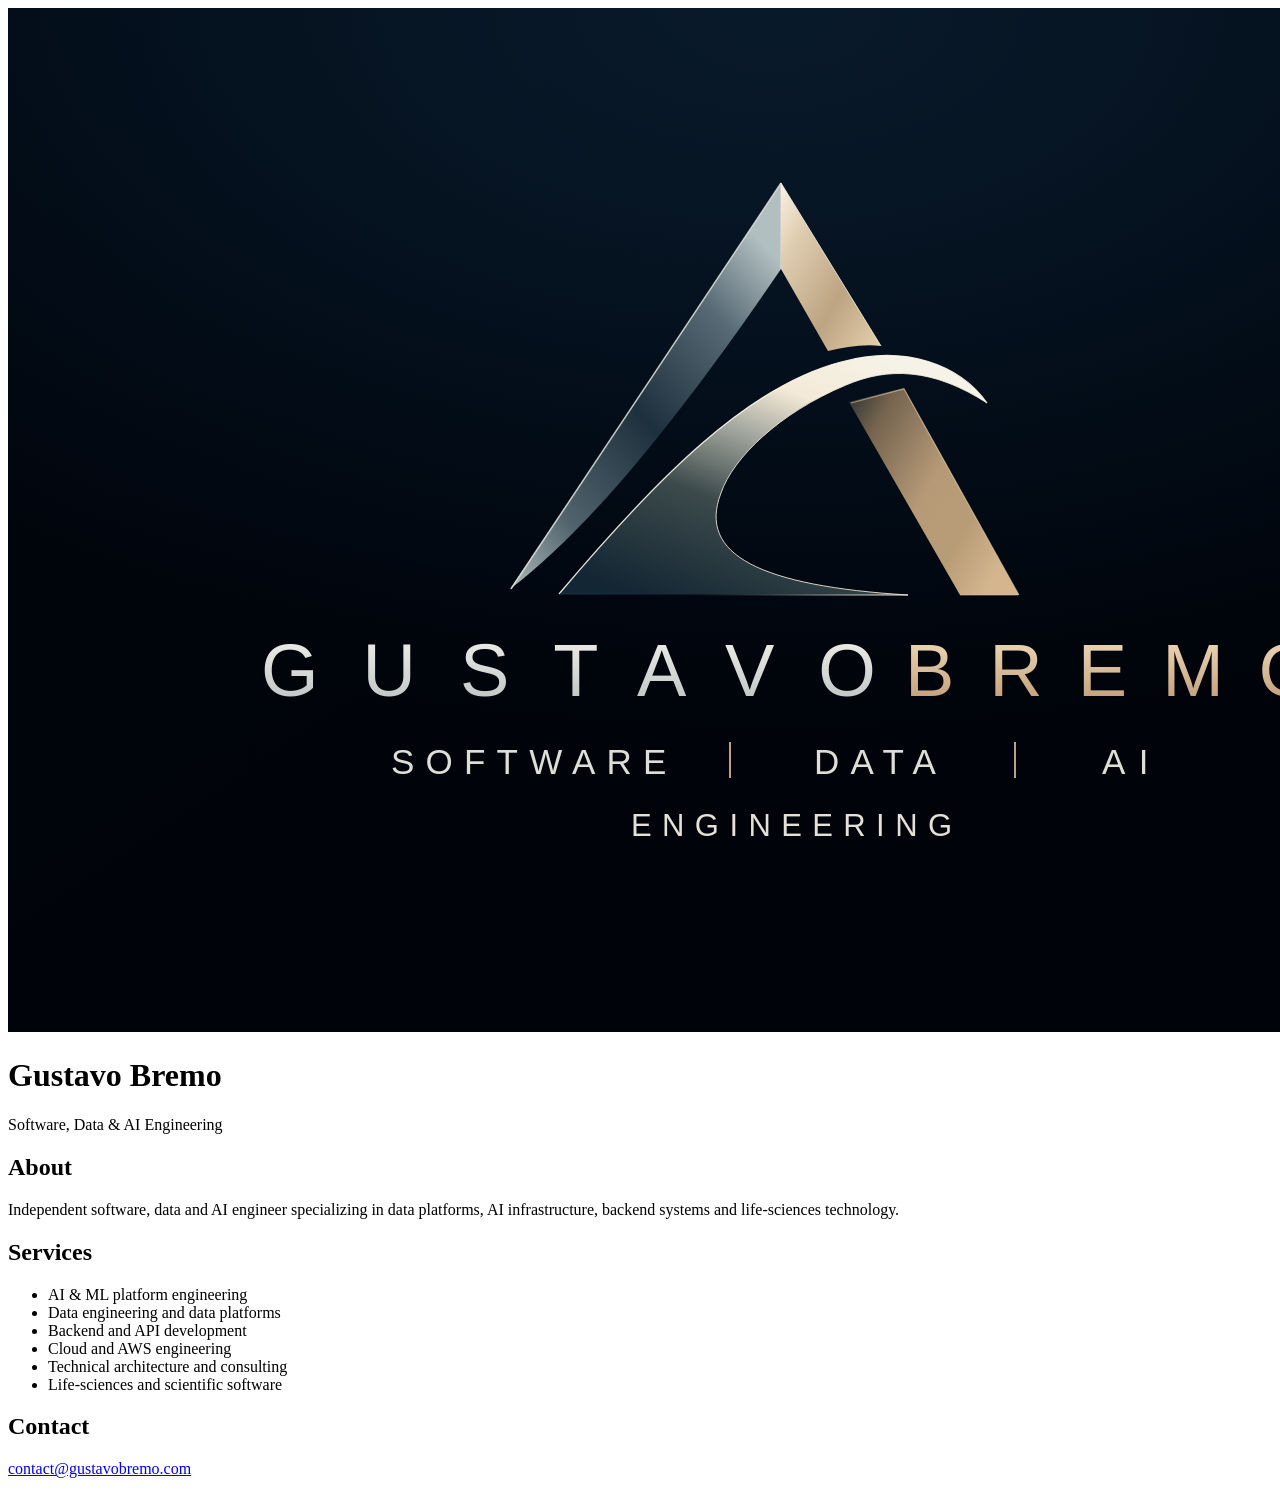
==== index.html @ 62ac6a23 "feat: adding basic personal web content" ====
<!doctype html>
<html lang="en">
<head>
  <meta charset="utf-8">
  <meta name="viewport" content="width=device-width, initial-scale=1">
  <title>Gustavo Bremo — Software, Data & AI Engineering</title>
  <meta name="description" content="Independent Software, Data & AI Engineering consultant working across AI platforms, data engineering, cloud infrastructure and life sciences.">
  <link rel="stylesheet" href="styles.css">
</head>

<body>
  <header>
    <img src="assets/logo.svg" alt="Gustavo Bremo">
    <h1>Gustavo Bremo</h1>
    <p>Software, Data & AI Engineering</p>
  </header>

  <main>
    <section>
      <h2>About</h2>
      <p>
        Independent software, data and AI engineer specializing in
        data platforms, AI infrastructure, backend systems and
        life-sciences technology.
      </p>
    </section>

    <section>
      <h2>Services</h2>
      <ul>
        <li>AI & ML platform engineering</li>
        <li>Data engineering and data platforms</li>
        <li>Backend and API development</li>
        <li>Cloud and AWS engineering</li>
        <li>Technical architecture and consulting</li>
        <li>Life-sciences and scientific software</li>
      </ul>
    </section>

    <section>
      <h2>Contact</h2>
      <p>
        <a href="mailto:contact@gustavobremo.com">
          contact@gustavobremo.com
        </a>
      </p>
    </section>
  </main>
</body>
</html>
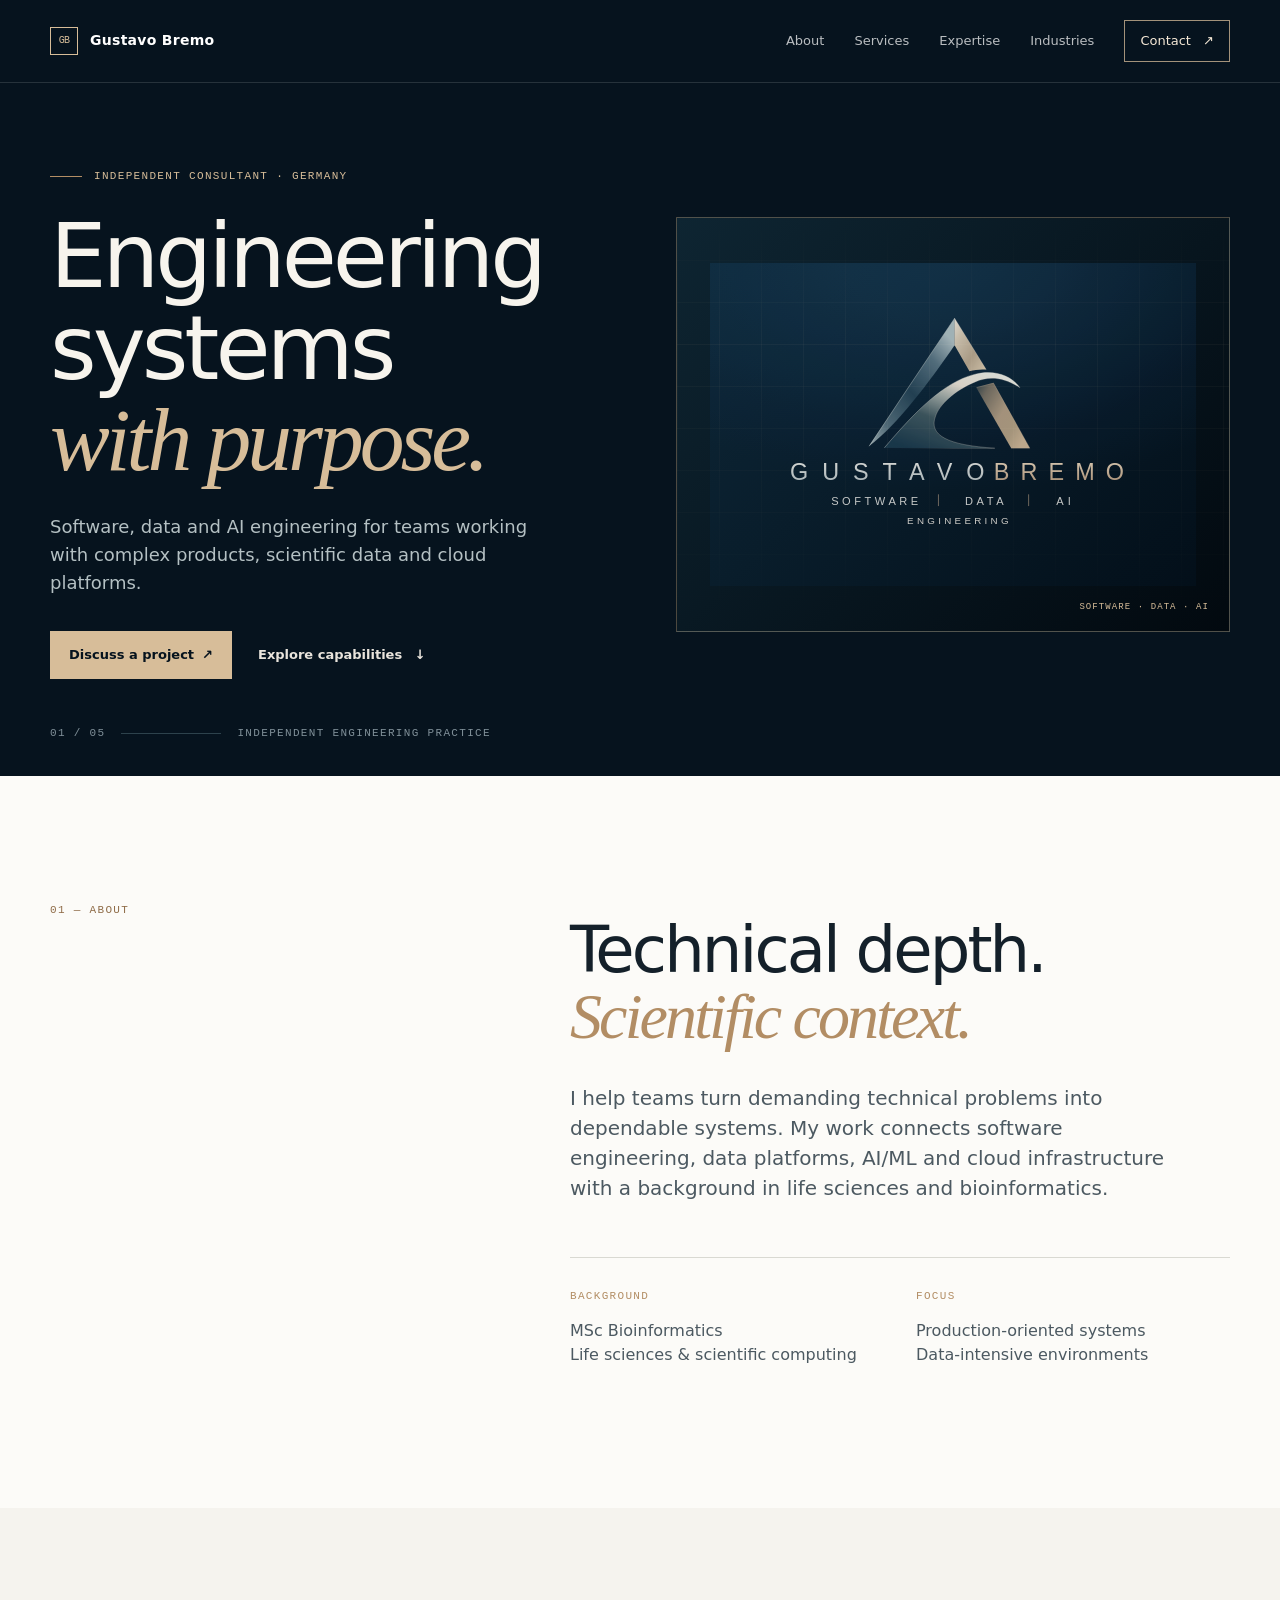
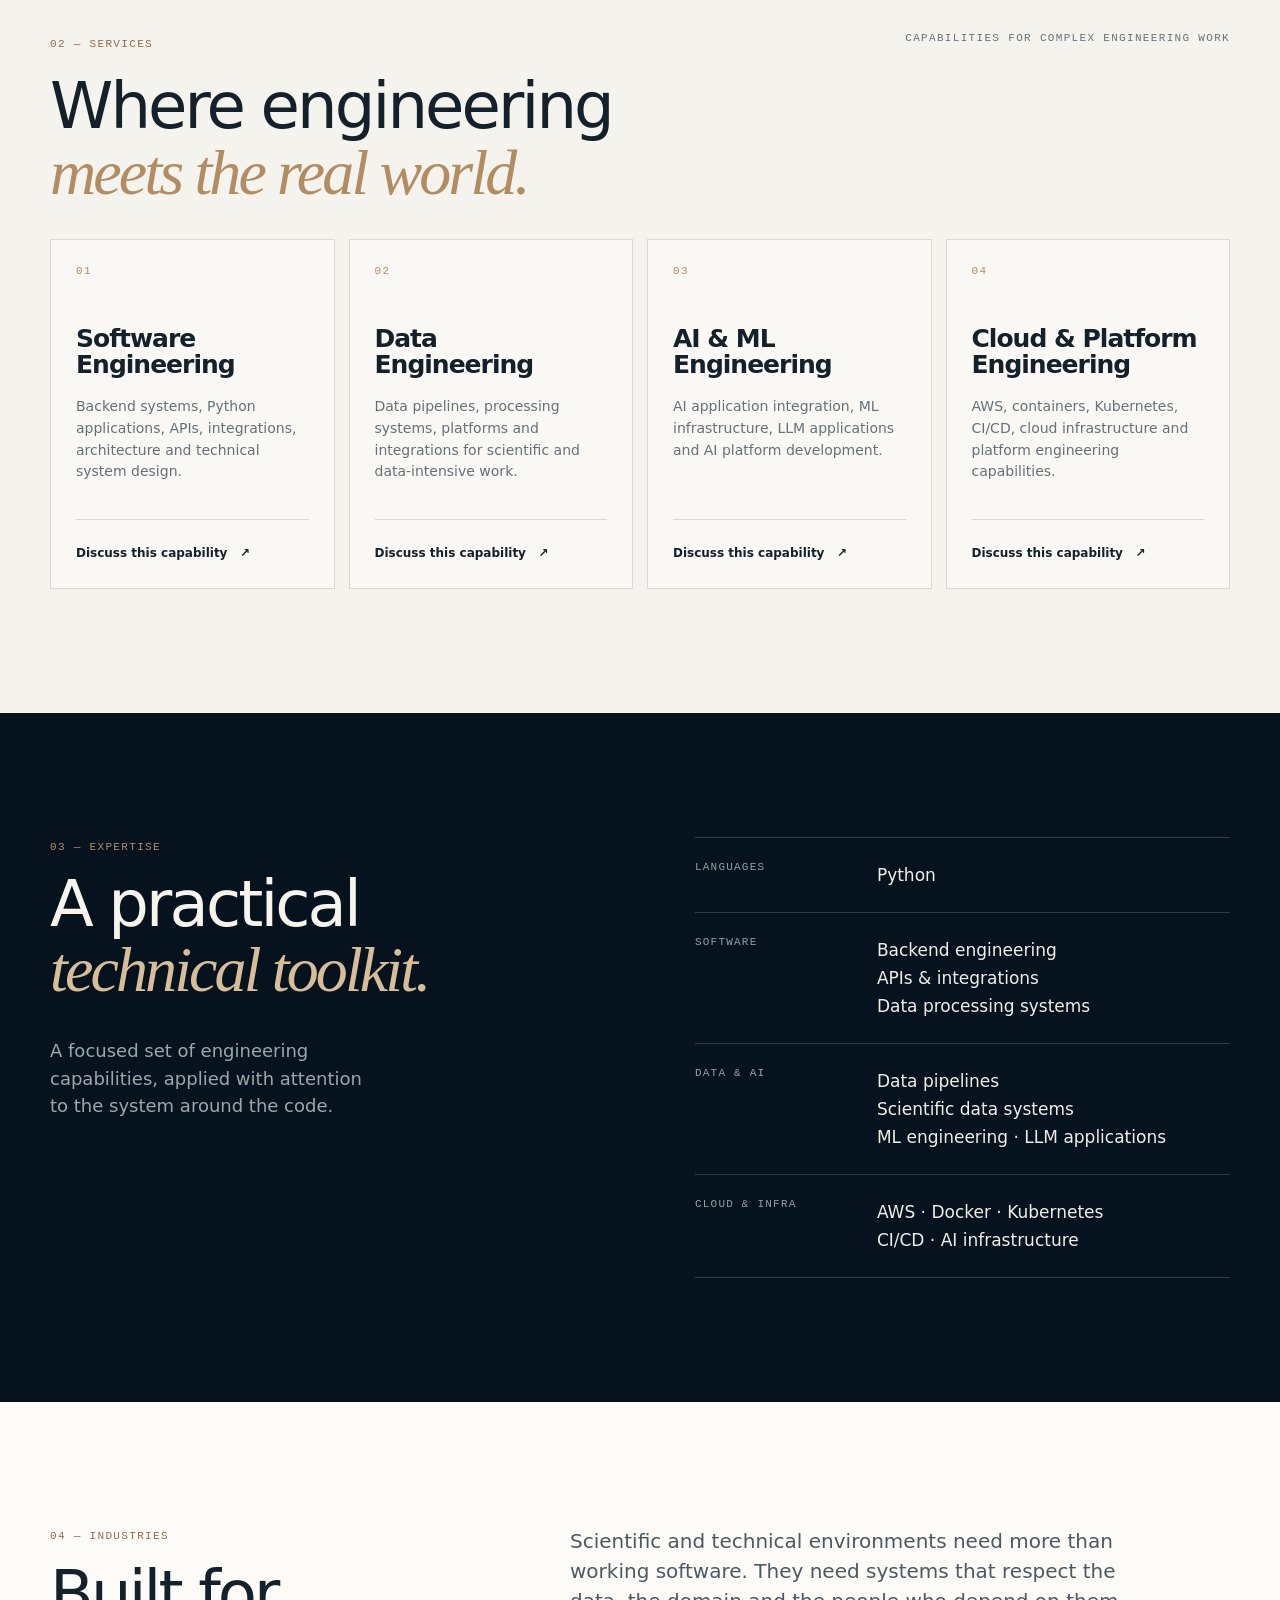
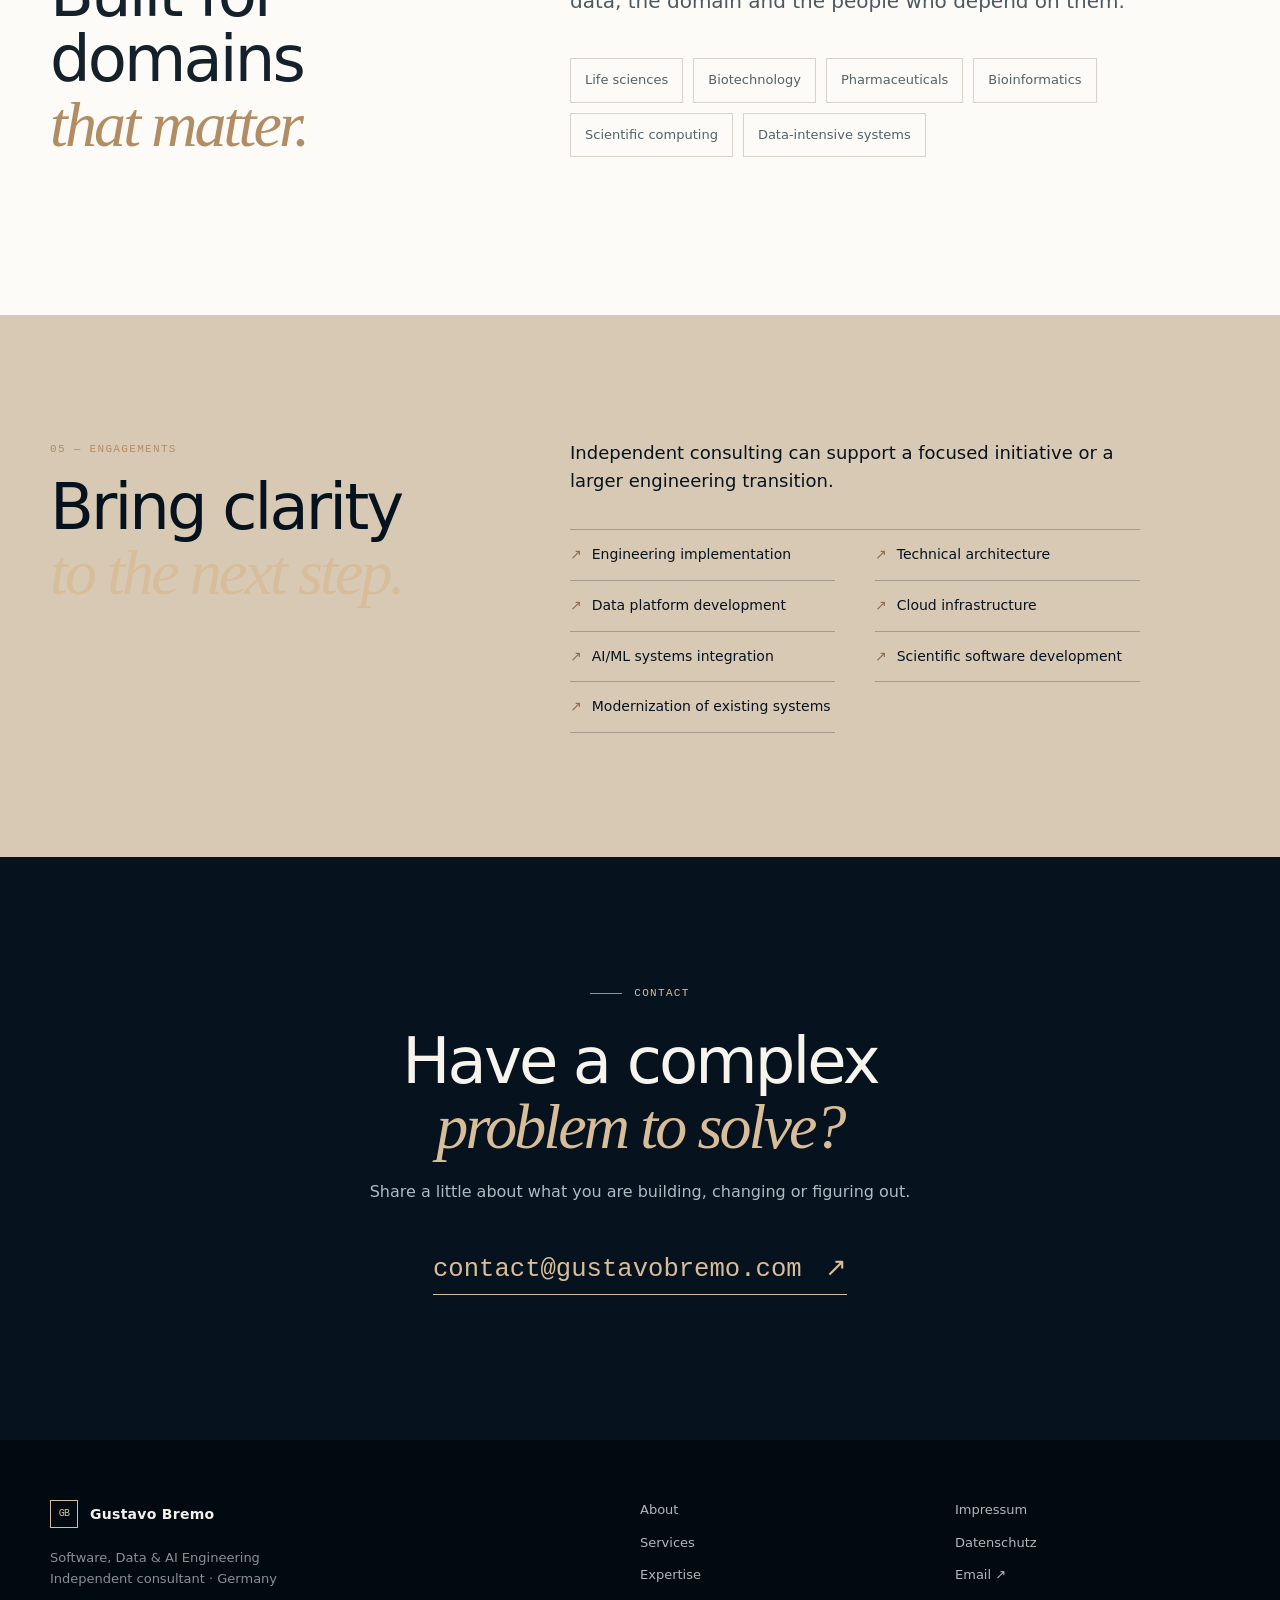
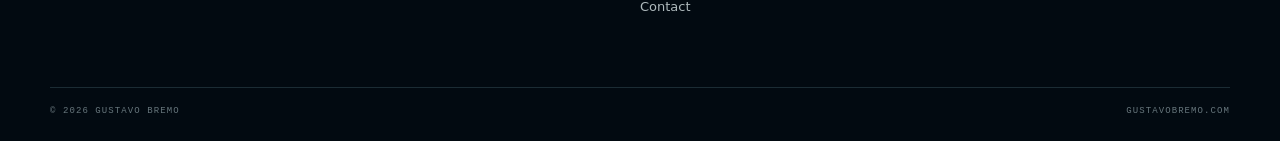
==== commit 28ab9baa: "feat: publish professional engineering website V1.1" ====
--- a/index.html
+++ b/index.html
@@ -1,50 +1,25 @@
 <!doctype html>
 <html lang="en">
 <head>
-  <meta charset="utf-8">
-  <meta name="viewport" content="width=device-width, initial-scale=1">
-  <title>Gustavo Bremo — Software, Data & AI Engineering</title>
-  <meta name="description" content="Independent Software, Data & AI Engineering consultant working across AI platforms, data engineering, cloud infrastructure and life sciences.">
-  <link rel="stylesheet" href="styles.css">
+  <meta charset="utf-8"><meta name="viewport" content="width=device-width, initial-scale=1">
+  <title>Gustavo Bremo — Independent Freelance Software, Data &amp; AI Engineer</title>
+  <meta name="description" content="Independent freelance software, data and AI engineer working across cloud platforms, scientific data and life-sciences systems.">
+  <link rel="canonical" href="https://gustavobremo.com/">
+  <meta property="og:type" content="website"><meta property="og:url" content="https://gustavobremo.com/"><meta property="og:title" content="Gustavo Bremo — Independent Freelance Software, Data &amp; AI Engineer"><meta property="og:description" content="Independent freelance engineering support for software, data, AI and scientific systems."><meta property="og:image" content="https://gustavobremo.com/assets/logo.svg"><meta name="twitter:card" content="summary">
+  <link rel="icon" href="assets/favicon.svg" type="image/svg+xml"><link rel="stylesheet" href="styles.css">
 </head>
-
 <body>
-  <header>
-    <img src="assets/logo.svg" alt="Gustavo Bremo">
-    <h1>Gustavo Bremo</h1>
-    <p>Software, Data & AI Engineering</p>
-  </header>
-
-  <main>
-    <section>
-      <h2>About</h2>
-      <p>
-        Independent software, data and AI engineer specializing in
-        data platforms, AI infrastructure, backend systems and
-        life-sciences technology.
-      </p>
-    </section>
-
-    <section>
-      <h2>Services</h2>
-      <ul>
-        <li>AI & ML platform engineering</li>
-        <li>Data engineering and data platforms</li>
-        <li>Backend and API development</li>
-        <li>Cloud and AWS engineering</li>
-        <li>Technical architecture and consulting</li>
-        <li>Life-sciences and scientific software</li>
-      </ul>
-    </section>
-
-    <section>
-      <h2>Contact</h2>
-      <p>
-        <a href="mailto:contact@gustavobremo.com">
-          contact@gustavobremo.com
-        </a>
-      </p>
-    </section>
+  <a class="skip-link" href="#main-content">Skip to content</a>
+  <header class="site-header"><div class="container nav-wrap"><a class="wordmark" href="index.html" aria-label="Gustavo Bremo home"><span class="wordmark-mark" aria-hidden="true">GB</span><span>Gustavo Bremo</span></a><details class="mobile-menu"><summary aria-label="Open navigation menu"><span></span><span></span><span></span></summary><nav aria-label="Mobile navigation"><a href="#about">About</a><a href="#services">Services</a><a href="#expertise">Expertise</a><a href="#industries">Industries</a><a class="nav-contact" href="#contact">Start a conversation <span aria-hidden="true">↗</span></a></nav></details><nav class="desktop-nav" aria-label="Primary navigation"><a href="#about">About</a><a href="#services">Services</a><a href="#expertise">Expertise</a><a href="#industries">Industries</a><a class="nav-contact" href="#contact">Contact <span aria-hidden="true">↗</span></a></nav></div></header>
+  <main id="main-content">
+    <section class="hero section-dark" aria-labelledby="hero-title"><div class="container hero-grid"><div class="hero-copy"><p class="eyebrow"><span class="eyebrow-line"></span> Independent consultant · Germany</p><h1 id="hero-title">Engineering systems<br><em>with purpose.</em></h1><p class="hero-lede">Software, data and AI engineering for teams working with complex products, scientific data and cloud platforms.</p><div class="hero-actions"><a class="button button-primary" href="#contact">Discuss a project <span aria-hidden="true">↗</span></a><a class="text-link light-link" href="#services">Explore capabilities <span aria-hidden="true">↓</span></a></div></div><div class="hero-visual" aria-label="Gustavo Bremo logo"><div class="visual-grid" aria-hidden="true"></div><img src="assets/logo.svg" alt="Gustavo Bremo — Software, Data, AI Engineering" width="768" height="512"><span class="visual-caption">SOFTWARE · DATA · AI</span></div></div><div class="hero-meta container"><span>01 / 05</span><span class="hero-rule"></span><span>Independent engineering practice</span></div></section>
+    <section id="about" class="section section-light" aria-labelledby="about-title"><div class="container split-heading"><p class="section-index">01 — About</p><div><h2 id="about-title">Technical depth.<br><em>Scientific context.</em></h2><p class="intro-copy">I help teams turn demanding technical problems into dependable systems. My work connects software engineering, data platforms, AI/ML and cloud infrastructure with a background in life sciences and bioinformatics.</p><div class="about-details"><div><span class="detail-label">Background</span><p>MSc Bioinformatics<br>Life sciences &amp; scientific computing</p></div><div><span class="detail-label">Focus</span><p>Production-oriented systems<br>Data-intensive environments</p></div></div></div></div></section>
+    <section id="services" class="section section-paper" aria-labelledby="services-title"><div class="container"><div class="section-topline"><p class="section-index">02 — Services</p><p class="section-note">Capabilities for complex engineering work</p></div><h2 id="services-title">Where engineering<br><em>meets the real world.</em></h2><div class="service-grid"><article class="service-card"><span class="card-number">01</span><h3>Software<br>Engineering</h3><p>Backend systems, Python applications, APIs, integrations, architecture and technical system design.</p><a href="#contact">Discuss this capability <span aria-hidden="true">↗</span></a></article><article class="service-card"><span class="card-number">02</span><h3>Data<br>Engineering</h3><p>Data pipelines, processing systems, platforms and integrations for scientific and data-intensive work.</p><a href="#contact">Discuss this capability <span aria-hidden="true">↗</span></a></article><article class="service-card"><span class="card-number">03</span><h3>AI &amp; ML<br>Engineering</h3><p>AI application integration, ML infrastructure, LLM applications and AI platform development.</p><a href="#contact">Discuss this capability <span aria-hidden="true">↗</span></a></article><article class="service-card"><span class="card-number">04</span><h3>Cloud &amp; Platform<br>Engineering</h3><p>AWS, containers, Kubernetes, CI/CD, cloud infrastructure and platform engineering capabilities.</p><a href="#contact">Discuss this capability <span aria-hidden="true">↗</span></a></article></div></div></section>
+    <section id="expertise" class="section section-dark expertise" aria-labelledby="expertise-title"><div class="container expertise-grid"><div><p class="section-index">03 — Expertise</p><h2 id="expertise-title">A practical<br><em>technical toolkit.</em></h2><p class="muted-copy">A focused set of engineering capabilities, applied with attention to the system around the code.</p></div><div class="expertise-list"><div class="expertise-row"><span>Languages</span><strong>Python</strong></div><div class="expertise-row"><span>Software</span><strong>Backend engineering<br>APIs &amp; integrations<br>Data processing systems</strong></div><div class="expertise-row"><span>Data &amp; AI</span><strong>Data pipelines<br>Scientific data systems<br>ML engineering · LLM applications</strong></div><div class="expertise-row"><span>Cloud &amp; infra</span><strong>AWS · Docker · Kubernetes<br>CI/CD · AI infrastructure</strong></div></div></div></section>
+    <section id="industries" class="section section-light" aria-labelledby="industries-title"><div class="container industries-grid"><div><p class="section-index">04 — Industries</p><h2 id="industries-title">Built for domains<br><em>that matter.</em></h2></div><div><p class="intro-copy">Scientific and technical environments need more than working software. They need systems that respect the data, the domain and the people who depend on them.</p><div class="industry-tags"><span>Life sciences</span><span>Biotechnology</span><span>Pharmaceuticals</span><span>Bioinformatics</span><span>Scientific computing</span><span>Data-intensive systems</span></div></div></div></section>
+    <section class="section section-accent" aria-labelledby="engagements-title"><div class="container engagements-grid"><div><p class="section-index">05 — Engagements</p><h2 id="engagements-title">Bring clarity<br><em>to the next step.</em></h2></div><div class="engagement-list"><p>Independent consulting can support a focused initiative or a larger engineering transition.</p><ul><li>Engineering implementation</li><li>Technical architecture</li><li>Data platform development</li><li>Cloud infrastructure</li><li>AI/ML systems integration</li><li>Scientific software development</li><li>Modernization of existing systems</li></ul></div></div></section>
+    <section id="contact" class="contact-section section-dark" aria-labelledby="contact-title"><div class="container contact-inner"><p class="eyebrow"><span class="eyebrow-line"></span> Contact</p><h2 id="contact-title">Have a complex<br><em>problem to solve?</em></h2><p>Share a little about what you are building, changing or figuring out.</p><a class="contact-email" href="mailto:contact@gustavobremo.com">contact@gustavobremo.com <span aria-hidden="true">↗</span></a></div></section>
   </main>
+  <footer class="site-footer"><div class="container footer-grid"><div><a class="wordmark footer-wordmark" href="index.html"><span class="wordmark-mark" aria-hidden="true">GB</span><span>Gustavo Bremo</span></a><p>Software, Data &amp; AI Engineering<br>Independent consultant · Germany</p></div><div class="footer-links"><a href="#about">About</a><a href="#services">Services</a><a href="#expertise">Expertise</a><a href="#contact">Contact</a></div><div class="footer-links"><a href="impressum.html">Impressum</a><a href="datenschutz.html">Datenschutz</a><a href="mailto:contact@gustavobremo.com">Email ↗</a></div></div><div class="container footer-bottom"><span>© 2026 Gustavo Bremo</span><span>gustavobremo.com</span></div></footer>
 </body>
-</html>+</html>
--- a/styles.css
+++ b/styles.css
@@ -0,0 +1,777 @@
+:root {
+  --ink: #14202a;
+  --navy: #06131e;
+  --paper: #f5f3ee;
+  --white: #fcfbf8;
+  --muted: #66727a;
+  --line: #d9d9d2;
+  --gold: #b28d64;
+  --gold-light: #d7bd99;
+  --max: 1180px;
+}
+
+* {
+  box-sizing: border-box;
+}
+
+html {
+  scroll-behavior: smooth;
+}
+
+body {
+  margin: 0;
+  color: var(--ink);
+  background: var(--paper);
+  font-family: 'DM Sans', system-ui, sans-serif;
+  font-size: 16px;
+  line-height: 1.55;
+}
+
+a {
+  color: inherit;
+  text-decoration: none;
+}
+
+a:focus-visible,
+summary:focus-visible {
+  outline: 2px solid var(--gold);
+  outline-offset: 5px;
+}
+
+.container {
+  width: min(calc(100% - 48px), var(--max));
+  margin: 0 auto;
+}
+
+.skip-link {
+  position: absolute;
+  top: -50px;
+  left: 20px;
+  z-index: 20;
+  padding: 10px 14px;
+  background: var(--gold);
+  color: var(--navy);
+}
+
+.skip-link:focus {
+  top: 12px;
+}
+
+.site-header {
+  position: absolute;
+  z-index: 5;
+  width: 100%;
+  color: #fff;
+  border-bottom: 1px solid rgba(255, 255, 255, 0.13);
+}
+
+.nav-wrap {
+  display: flex;
+  align-items: center;
+  justify-content: space-between;
+  min-height: 82px;
+}
+
+.wordmark {
+  display: flex;
+  align-items: center;
+  gap: 12px;
+  font-size: 14px;
+  font-weight: 600;
+  letter-spacing: 0.02em;
+}
+
+.wordmark-mark {
+  display: grid;
+  place-items: center;
+  width: 28px;
+  height: 28px;
+  border: 1px solid var(--gold-light);
+  color: var(--gold-light);
+  font: 500 10px/1 'DM Mono', monospace;
+  letter-spacing: -0.08em;
+}
+
+.desktop-nav {
+  display: flex;
+  align-items: center;
+  gap: 30px;
+  font-size: 13px;
+}
+
+.desktop-nav a:not(.nav-contact),
+.mobile-menu a:not(.nav-contact) {
+  opacity: 0.72;
+  transition: opacity 0.2s;
+}
+
+.desktop-nav a:hover,
+.mobile-menu a:hover {
+  opacity: 1;
+}
+
+.nav-contact {
+  padding: 10px 15px;
+  border: 1px solid rgba(215, 189, 153, 0.75);
+  color: #f5e8d6;
+}
+
+.nav-contact span,
+.button span,
+.text-link span,
+.contact-email span,
+.service-card a span {
+  margin-left: 8px;
+}
+
+.mobile-menu {
+  display: none;
+}
+
+.section {
+  padding: 124px 0;
+}
+
+.section-dark {
+  color: #f7f4ed;
+  background: var(--navy);
+}
+
+.section-light {
+  background: var(--white);
+}
+
+.section-paper {
+  background: var(--paper);
+}
+
+.section-accent {
+  background: #d8c9b5;
+  color: var(--navy);
+}
+
+.hero {
+  position: relative;
+  min-height: 700px;
+  padding: 170px 0 36px;
+  overflow: hidden;
+}
+
+.hero-grid {
+  display: grid;
+  grid-template-columns: 1.02fr 0.98fr;
+  gap: 50px;
+  align-items: center;
+  min-height: 470px;
+}
+
+.eyebrow,
+.section-index,
+.section-note,
+.detail-label,
+.card-number,
+.visual-caption,
+.hero-meta,
+.footer-bottom {
+  font: 500 11px/1.2 'DM Mono', monospace;
+  letter-spacing: 0.12em;
+  text-transform: uppercase;
+}
+
+.eyebrow {
+  display: flex;
+  align-items: center;
+  gap: 12px;
+  color: var(--gold-light);
+}
+
+.eyebrow-line {
+  display: inline-block;
+  width: 32px;
+  height: 1px;
+  background: var(--gold);
+}
+
+h1,
+h2,
+h3,
+p {
+  margin-top: 0;
+}
+
+h1,
+h2 {
+  font-weight: 500;
+  letter-spacing: -0.045em;
+  line-height: 1.02;
+}
+
+h1 {
+  max-width: 630px;
+  margin: 28px 0;
+  font-size: clamp(3.6rem, 7vw, 6.7rem);
+}
+
+h2 {
+  margin: 18px 0 34px;
+  font-size: clamp(2.6rem, 5vw, 5rem);
+}
+
+h1 em,
+h2 em,
+.hero h1 em,
+.section-accent em {
+  color: var(--gold-light);
+  font-family: 'Playfair Display', Georgia, serif;
+  font-weight: 500;
+}
+
+.section-light h2 em,
+.section-paper h2 em {
+  color: var(--gold);
+}
+
+.hero-lede {
+  max-width: 490px;
+  margin-bottom: 34px;
+  color: #b4c0c3;
+  font-size: 18px;
+}
+
+.hero-actions {
+  display: flex;
+  align-items: center;
+  gap: 26px;
+}
+
+.button {
+  display: inline-flex;
+  align-items: center;
+  padding: 14px 19px;
+  font-size: 13px;
+  font-weight: 600;
+  transition: transform 0.2s, background 0.2s;
+}
+
+.button:hover {
+  transform: translateY(-2px);
+}
+
+.button-primary {
+  background: var(--gold-light);
+  color: var(--navy);
+}
+
+.text-link {
+  font-size: 13px;
+  font-weight: 600;
+}
+
+.light-link {
+  color: #e9e4dc;
+}
+
+.light-link:hover {
+  color: var(--gold-light);
+}
+
+.hero-visual {
+  position: relative;
+  display: grid;
+  place-items: center;
+  min-height: 415px;
+  border: 1px solid rgba(215, 189, 153, 0.35);
+  background: linear-gradient(135deg, #0e2532, #02090f);
+}
+
+.hero-visual img {
+  position: relative;
+  z-index: 1;
+  width: 88%;
+  height: auto;
+  mix-blend-mode: screen;
+  opacity: 0.88;
+}
+
+.visual-grid {
+  position: absolute;
+  inset: 0;
+  opacity: 0.33;
+  background-image: linear-gradient(rgba(215, 189, 153, 0.15) 1px, transparent 1px), linear-gradient(90deg, rgba(215, 189, 153, 0.15) 1px, transparent 1px);
+  background-size: 42px 42px;
+  mask-image: linear-gradient(to bottom, transparent, black 30%, transparent);
+}
+
+.visual-caption {
+  position: absolute;
+  right: 20px;
+  bottom: 18px;
+  color: var(--gold-light);
+  font-size: 9px;
+}
+
+.hero-meta {
+  display: flex;
+  align-items: center;
+  gap: 16px;
+  margin-top: 48px;
+  color: #809099;
+}
+
+.hero-rule {
+  display: block;
+  width: 100px;
+  height: 1px;
+  background: #2d424c;
+}
+
+.split-heading,
+.industries-grid,
+.engagements-grid {
+  display: grid;
+  grid-template-columns: 0.8fr 1.2fr;
+  gap: 80px;
+}
+
+.section-index {
+  margin: 4px 0;
+  color: var(--gold);
+}
+
+.section-light .section-index,
+.section-paper .section-index {
+  color: #8f6c48;
+}
+
+.intro-copy {
+  max-width: 600px;
+  color: #4c5961;
+  font-size: 20px;
+  line-height: 1.5;
+}
+
+.about-details {
+  display: grid;
+  grid-template-columns: 1fr 1fr;
+  gap: 32px;
+  margin-top: 54px;
+  padding-top: 24px;
+  border-top: 1px solid var(--line);
+}
+
+.detail-label {
+  color: var(--gold);
+}
+
+.about-details p {
+  margin-top: 12px;
+  color: #4c5961;
+}
+
+.section-topline {
+  display: flex;
+  justify-content: space-between;
+  align-items: center;
+  margin-bottom: 15px;
+}
+
+.section-note {
+  color: var(--muted);
+}
+
+.service-grid {
+  display: grid;
+  grid-template-columns: repeat(4, 1fr);
+  gap: 14px;
+}
+
+.service-card {
+  display: flex;
+  flex-direction: column;
+  min-height: 350px;
+  padding: 25px;
+  border: 1px solid #dad9d1;
+  background: rgba(255, 255, 255, 0.36);
+  transition: border-color 0.2s, transform 0.2s;
+}
+
+.service-card:hover {
+  border-color: var(--gold);
+  transform: translateY(-4px);
+}
+
+.card-number {
+  color: var(--gold);
+}
+
+.service-card h3 {
+  margin: 48px 0 18px;
+  font-size: 25px;
+  line-height: 1.04;
+  letter-spacing: -0.04em;
+}
+
+.service-card p {
+  color: #657078;
+  font-size: 14px;
+}
+
+.service-card a {
+  margin-top: auto;
+  padding-top: 24px;
+  border-top: 1px solid var(--line);
+  font-size: 12px;
+  font-weight: 600;
+}
+
+.expertise-grid {
+  display: grid;
+  grid-template-columns: 1fr 1fr;
+  gap: 110px;
+}
+
+.muted-copy {
+  max-width: 330px;
+  color: #9aa8ad;
+  font-size: 18px;
+}
+
+.expertise-list {
+  border-top: 1px solid #29404a;
+}
+
+.expertise-row {
+  display: grid;
+  grid-template-columns: 34% 66%;
+  padding: 23px 0;
+  border-bottom: 1px solid #29404a;
+}
+
+.expertise-row span {
+  color: #90a2a8;
+  font: 500 11px 'DM Mono', monospace;
+  text-transform: uppercase;
+  letter-spacing: 0.11em;
+}
+
+.expertise-row strong {
+  color: #f1eee7;
+  font-size: 17px;
+  font-weight: 400;
+  line-height: 1.65;
+}
+
+.industry-tags {
+  display: flex;
+  flex-wrap: wrap;
+  gap: 10px;
+  margin-top: 42px;
+}
+
+.industry-tags span {
+  padding: 11px 14px;
+  border: 1px solid #d6d4ca;
+  color: #536168;
+  font-size: 13px;
+}
+
+.engagement-list {
+  max-width: 570px;
+  font-size: 18px;
+}
+
+.engagement-list ul {
+  display: grid;
+  grid-template-columns: 1fr 1fr;
+  gap: 0 40px;
+  margin: 34px 0 0;
+  padding: 0;
+  list-style: none;
+  border-top: 1px solid rgba(6, 19, 30, 0.25);
+}
+
+.engagement-list li {
+  padding: 14px 0;
+  border-bottom: 1px solid rgba(6, 19, 30, 0.25);
+  font-size: 14px;
+}
+
+.engagement-list li::before {
+  content: '↗';
+  display: inline-block;
+  margin-right: 10px;
+  color: #8f6c48;
+}
+
+.contact-section {
+  padding: 130px 0 145px;
+  text-align: center;
+}
+
+.contact-inner {
+  display: flex;
+  flex-direction: column;
+  align-items: center;
+}
+
+.contact-section h2 {
+  margin-bottom: 20px;
+}
+
+.contact-section p:not(.eyebrow) {
+  color: #aebbc0;
+}
+
+.contact-email {
+  display: inline-block;
+  margin-top: 32px;
+  padding-bottom: 10px;
+  border-bottom: 1px solid var(--gold-light);
+  color: var(--gold-light);
+  font: 500 clamp(1.2rem, 2vw, 1.7rem) 'DM Mono', monospace;
+}
+
+.site-footer {
+  padding: 60px 0 26px;
+  color: #dce0dd;
+  background: #020a11;
+}
+
+.footer-grid {
+  display: grid;
+  grid-template-columns: 2fr 1fr 1fr;
+  gap: 40px;
+}
+
+.footer-wordmark {
+  color: #f3f1eb;
+}
+
+.site-footer p {
+  margin-top: 20px;
+  color: #839199;
+  font-size: 13px;
+}
+
+.footer-links {
+  display: flex;
+  flex-direction: column;
+  gap: 12px;
+  font-size: 13px;
+  color: #aeb9bc;
+}
+
+.footer-links a:hover {
+  color: var(--gold-light);
+}
+
+.footer-bottom {
+  display: flex;
+  justify-content: space-between;
+  margin-top: 70px;
+  padding-top: 18px;
+  border-top: 1px solid #1b2c34;
+  color: #67767c;
+  font-size: 9px;
+}
+
+@media (max-width: 850px) {
+  .desktop-nav {
+    display: none;
+  }
+
+  .mobile-menu {
+    display: block;
+    position: relative;
+  }
+
+  .mobile-menu summary {
+    display: flex;
+    flex-direction: column;
+    gap: 5px;
+    padding: 10px 0 10px 10px;
+    list-style: none;
+    cursor: pointer;
+  }
+
+  .mobile-menu summary::-webkit-details-marker {
+    display: none;
+  }
+
+  .mobile-menu summary span {
+    display: block;
+    width: 23px;
+    height: 1px;
+    background: #f5f2ec;
+  }
+
+  .mobile-menu nav {
+    position: absolute;
+    top: 53px;
+    right: 0;
+    display: flex;
+    flex-direction: column;
+    gap: 0;
+    width: 220px;
+    padding: 8px;
+    background: var(--navy);
+    border: 1px solid #29404a;
+    box-shadow: 0 15px 30px rgba(0, 0, 0, 0.2);
+  }
+
+  .mobile-menu nav a {
+    padding: 12px;
+  }
+
+  .mobile-menu .nav-contact {
+    margin-top: 7px;
+    text-align: center;
+  }
+
+  .hero-grid,
+  .split-heading,
+  .industries-grid,
+  .engagements-grid,
+  .expertise-grid {
+    grid-template-columns: 1fr;
+    gap: 45px;
+  }
+
+  .hero {
+    padding-top: 135px;
+  }
+
+  .hero-visual {
+    min-height: 300px;
+  }
+
+  .service-grid {
+    grid-template-columns: 1fr 1fr;
+  }
+
+  .section {
+    padding: 90px 0;
+  }
+}
+
+@media (max-width: 520px) {
+  .container {
+    width: min(calc(100% - 34px), var(--max));
+  }
+
+  .hero {
+    min-height: auto;
+    padding-bottom: 28px;
+  }
+
+  h1 {
+    font-size: 3.4rem;
+  }
+
+  h2 {
+    font-size: 2.7rem;
+  }
+
+  .hero-lede,
+  .intro-copy {
+    font-size: 17px;
+  }
+
+  .hero-actions {
+    align-items: flex-start;
+    flex-direction: column;
+    gap: 20px;
+  }
+
+  .hero-meta {
+    margin-top: 35px;
+    font-size: 9px;
+  }
+
+  .hero-rule {
+    width: 45px;
+  }
+
+  .service-grid {
+    grid-template-columns: 1fr;
+  }
+
+  .service-card {
+    min-height: 280px;
+  }
+
+  .about-details {
+    grid-template-columns: 1fr;
+    gap: 15px;
+  }
+
+  .expertise-row {
+    grid-template-columns: 1fr;
+    gap: 10px;
+  }
+
+  .engagement-list ul {
+    grid-template-columns: 1fr;
+  }
+
+  .footer-grid {
+    grid-template-columns: 1fr 1fr;
+  }
+
+  .footer-grid > div:first-child {
+    grid-column: 1 / -1;
+  }
+
+  .footer-bottom {
+    margin-top: 45px;
+  }
+}
+
+@media (prefers-reduced-motion: reduce) {
+  html {
+    scroll-behavior: auto;
+  }
+
+  *,
+  *::before,
+  *::after {
+    transition-duration: 0.01ms !important;
+    animation-duration: 0.01ms !important;
+  }
+}
+
+.legal-content {
+  min-height: calc(100vh - 210px);
+  padding-top: 160px;
+}
+
+.legal-content h1 {
+  font-size: clamp(3rem, 6vw, 5.6rem);
+  margin-bottom: 45px;
+}
+
+.legal-content h2 {
+  margin-top: 46px;
+  margin-bottom: 15px;
+  font-size: 28px;
+}
+
+.legal-content p {
+  max-width: 720px;
+  color: #4c5961;
+}
+
+.legal-content a {
+  color: #8f6c48;
+  text-decoration: underline;
+  text-underline-offset: 3px;
+}
+
+.legal-page .site-header {
+  position: absolute;
+  background: var(--navy);
+}
+
+.legal-page .site-footer {
+  padding-top: 25px;
+}
